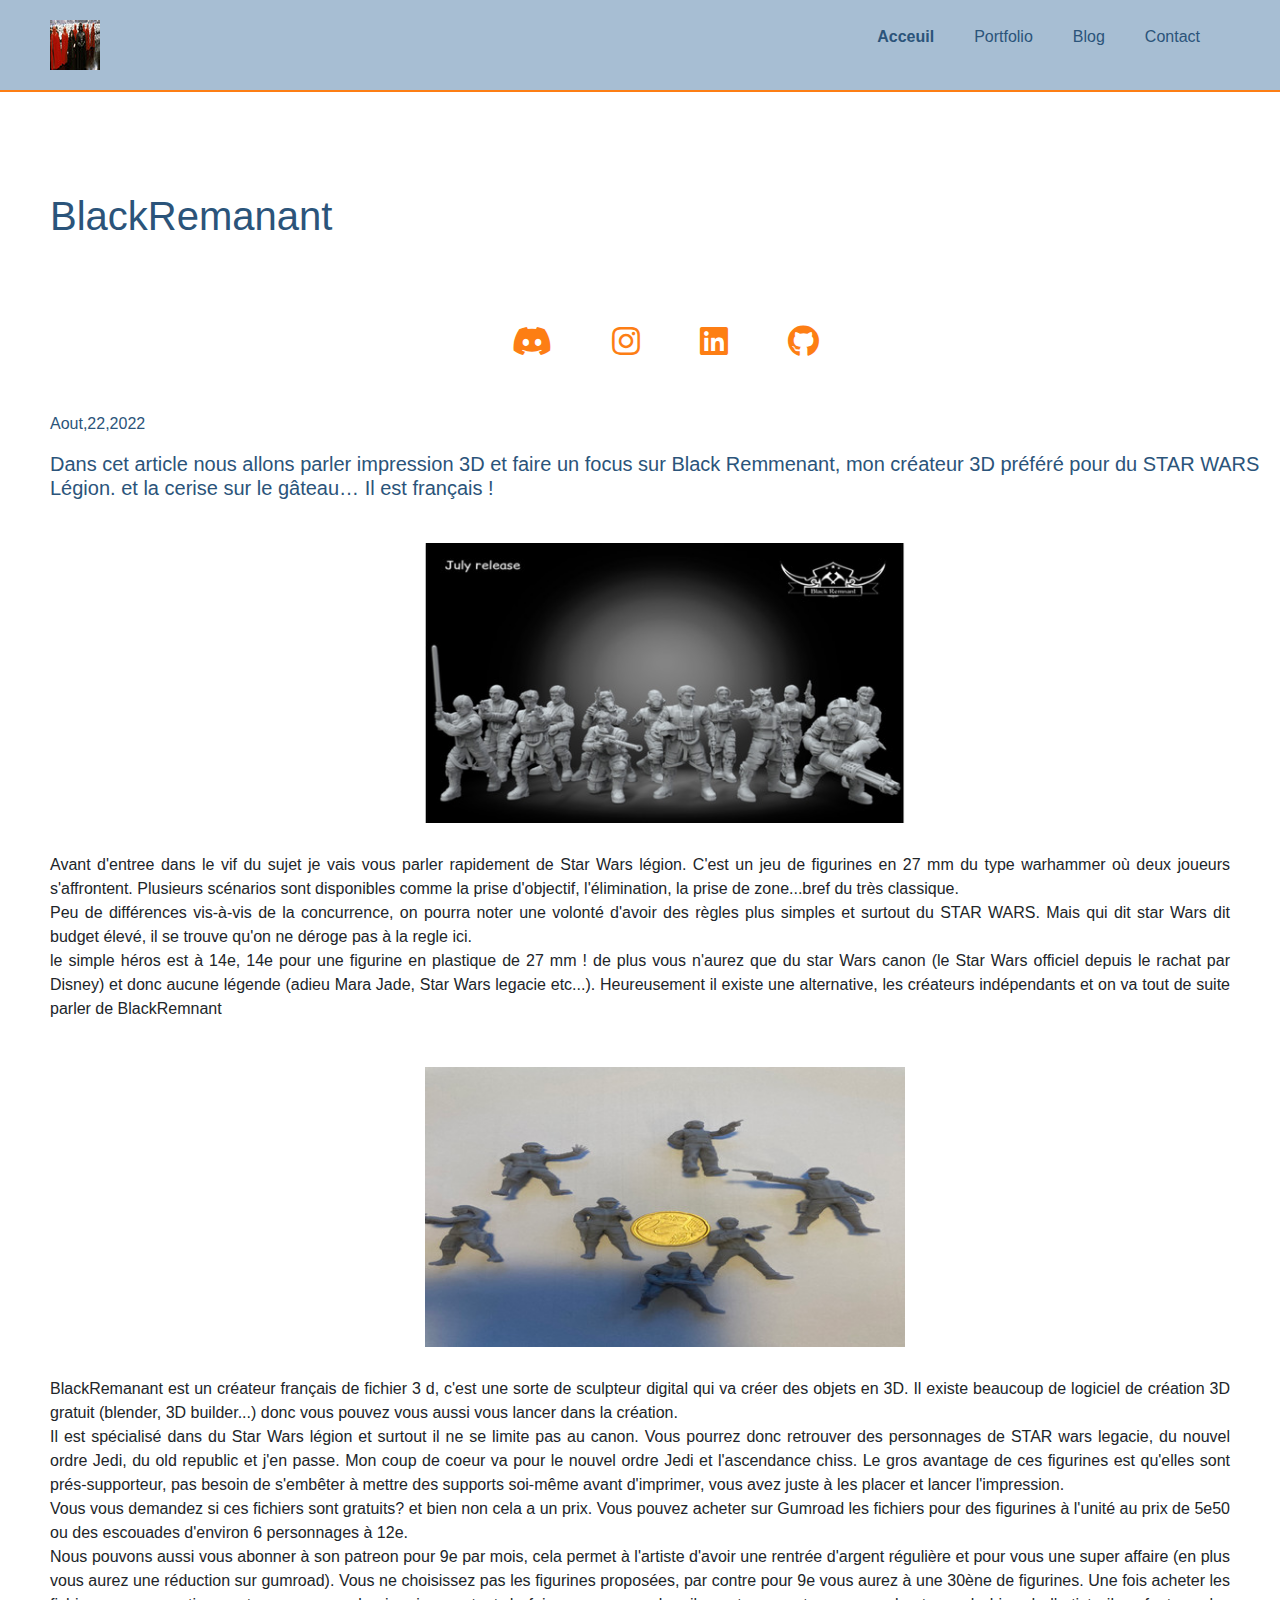
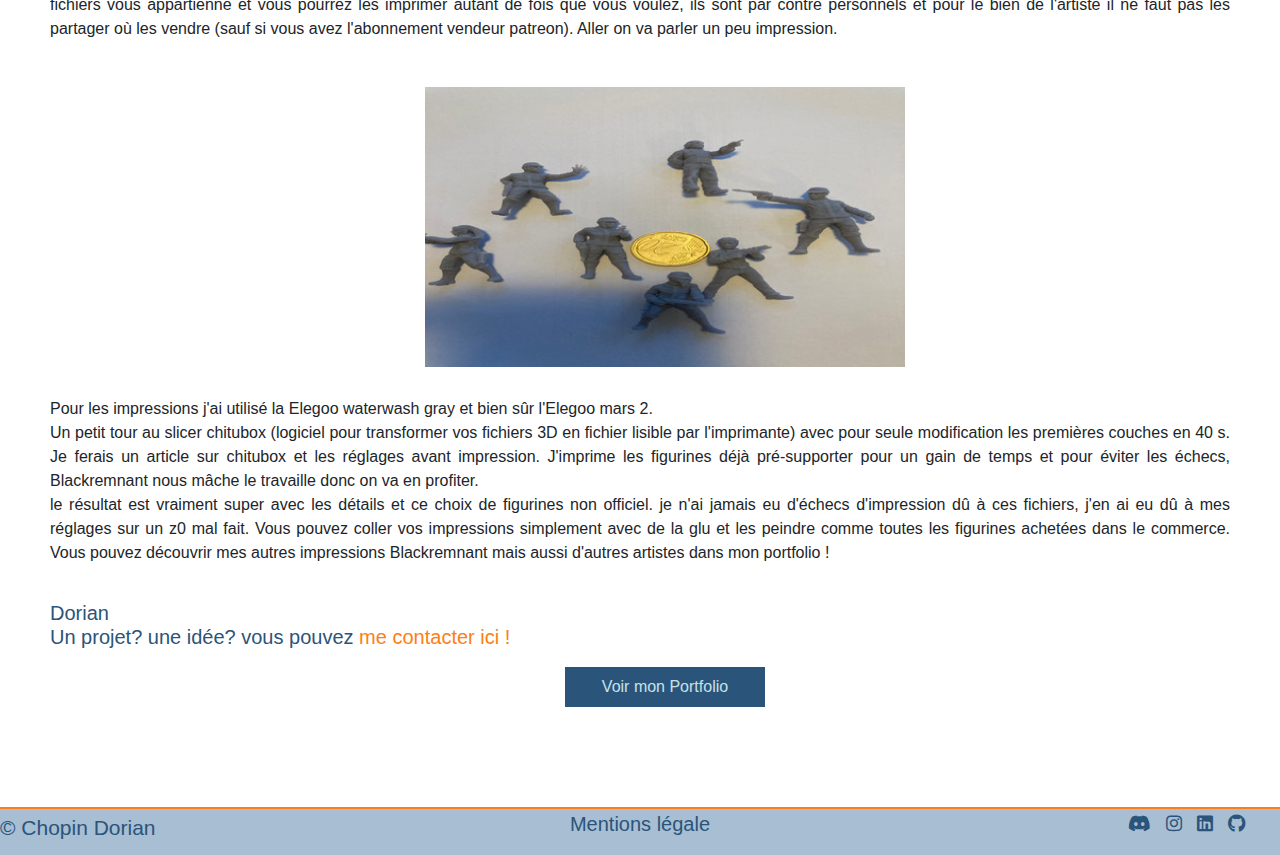
==== Article.html @ 8e3b2f87 "premiere publication" ====
<!DOCTYPE html>
<html lang="fr">
  <head>
    <meta charset="UTF-8" />
    <meta http-equiv="X-UA-Compatible" content="IE=edge" />
    <meta name="viewport" content="width=device-width, initial-scale=1.0" />
    <link rel="stylesheet" href="style.css" />
    <link
      rel="stylesheet"
      href="https://use.fontawesome.com/releases/v5.13.0/css/all.css"
    />
    <link
      rel="stylesheet"
      href="https://cdn.jsdelivr.net/npm/bootstrap@4.4.1/dist/css/bootstrap.min.css"
    />
    <title>DOdor</title>
  </head>
  <body>
    <header>
      <div class="header--main">
        <div>
          <a href="index.html">
            <img class="header--logo" src="Images/LOGO.jpg" alt="logo"
          /></a>
        </div>
        <nav class="header--navbar">
          <ul class="header--menu">
            <li class="header--btnmenu">
              <a href="index.html"><strong>Acceuil</strong></a>
            </li>
            <li class="header--btnmenu">
              <a href="portfolio.html">Portfolio</a>
            </li>
            <li class="header--btnmenu"><a href="blog.html">Blog</a></li>
            <li class="header--btnmenu"><a href="contact.html">Contact</a></li>
          </ul>
        </nav>
      </div>
    </header>
    <section class="articles">
      <div class="titre-article">
        <h1>BlackRemanant</h1>
        <div class="social-media">
          <p>
            <a href="https://discord.gg/P9BeWfMR" target="_blank"
              ><i class="fab fa-discord"></i
            ></a>
          </p>
          <p>
            <a href="https://www.google.com/" target="_blank"
              ><i class="fab fa-instagram"></i
            ></a>
          </p>
          <p>
            <a href="https://www.google.com/" target="_blank"
              ><i class="fab fa-linkedin"></i
            ></a>
          </p>
          <p>
            <a href="https://www.google.com/" target="_blank"
              ><i class="fab fa-github"></i
            ></a>
          </p>
        </div>
        <div class="article-date"><p>Aout,22,2022</p></div>
      </div>
      <article class="article">
        <h2>
          Dans cet article nous allons parler impression 3D et faire un focus sur Black Remmenant,
           mon créateur 3D préféré pour du STAR WARS Légion. et la cerise sur le gâteau… Il est français !
        </h2>

        <div class="article-img">
          <img
            src="Images/Remnant_500x300.jpg"
            alt="photo de figurine de l'artiste blackremnant"
          />
        </div>
        <p>
          Avant d'entree dans le vif du sujet je vais vous parler rapidement de Star Wars légion. C'est un jeu de
           figurines en 27 mm du type warhammer où deux joueurs s'affrontent. Plusieurs scénarios sont disponibles 
           comme la prise d'objectif, l'élimination, la prise de zone...bref du très classique.<br>
Peu de différences vis-à-vis de la concurrence, on pourra noter une volonté d'avoir des règles plus simples et
 surtout du STAR WARS. Mais qui dit star Wars dit budget élevé, il se trouve qu'on ne déroge pas à la regle ici.<br>
le simple héros est à 14e, 14e pour une figurine en plastique de 27 mm ! de plus vous n'aurez que du star Wars
 canon (le Star Wars officiel depuis le rachat par Disney) et donc aucune légende (adieu Mara Jade, Star Wars legacie etc...). 
 Heureusement il existe une alternative, les créateurs indépendants et on va tout de suite parler de BlackRemnant 
        </p>
        <div class="article-img"><img src="Images/cloud.jpg" /></div>
        <p>
          BlackRemanant est un créateur français de fichier 3 d, c'est une sorte de sculpteur digital qui va créer des objets en 3D. Il existe
           beaucoup de logiciel de création 3D gratuit (blender, 3D builder...) donc vous pouvez vous aussi vous lancer dans la création.<br>
Il est spécialisé dans du Star Wars légion et surtout il ne se limite pas au canon. Vous pourrez donc retrouver des personnages de STAR wars 
legacie, du nouvel ordre Jedi, du old republic et j'en passe. Mon coup de coeur va pour le nouvel ordre Jedi et l'ascendance chiss. Le gros 
avantage de ces figurines est qu'elles sont prés-supporteur, pas besoin de s'embêter à mettre des supports soi-même avant d'imprimer, vous
 avez juste à les placer et lancer l'impression.<br>
Vous vous demandez si ces fichiers sont gratuits? et bien non cela a un prix. Vous pouvez acheter sur Gumroad les fichiers pour des 
figurines à l'unité au prix de 5e50 ou des escouades d'environ 6 personnages à 12e.<br>
Nous pouvons aussi vous abonner à son patreon pour 9e par mois, cela permet à l'artiste d'avoir une rentrée d'argent régulière et
 pour vous une super affaire (en plus vous aurez une réduction sur gumroad).
Vous ne choisissez pas les figurines proposées, par contre pour 9e vous aurez à une 30ène de figurines. 
Une fois acheter les fichiers vous appartienne et vous pourrez les imprimer autant de fois que vous voulez,
 ils sont par contre personnels et pour le bien de l'artiste il ne faut pas les partager où les vendre 
 (sauf si vous avez l'abonnement vendeur patreon). Aller on va parler un peu impression.

        </p>
        <div class="article-img"><img src="Images/cloud.jpg" /></div>
        <p>
          Pour les impressions j'ai utilisé la Elegoo waterwash gray et bien sûr l'Elegoo mars 2.<br>
Un petit tour au slicer chitubox (logiciel pour transformer vos fichiers 3D en fichier lisible par l'imprimante) 
avec pour seule modification les premières couches en 40 s. Je ferais un article sur chitubox et les réglages avant
 impression. J'imprime les figurines déjà pré-supporter pour un gain de temps et pour éviter les échecs, Blackremnant
  nous mâche le travaille donc on va en profiter.<br>
le résultat est vraiment super avec les détails et ce choix de figurines non officiel. je n'ai jamais eu d'échecs
 d'impression dû à ces fichiers, j'en ai eu dû à mes réglages sur un z0 mal fait. Vous pouvez coller vos impressions
  simplement avec de la glu et les peindre comme toutes les figurines achetées dans le commerce. Vous pouvez découvrir 
  mes autres impressions Blackremnant mais aussi d'autres artistes dans mon portfolio ! 

        </p>
      </article>
      <div class="article-auteur">
        <h3>
          Dorian <br />
          Un projet? une idée? vous pouvez
          <a href="contact.html">me contacter ici !</a>
        </h3>
      </div>
      <div class="comp--contenairebtn">
        <button
          class="btn-portfolio"
          onclick="window.location.href='portfolio.html';"
        >
          Voir mon Portfolio
        </button>
      </div>
    </section>

    <footer>
      <div class="footer--contenaire">
        <h4>&copy; Chopin Dorian</h4>
        <p class="footer-mention">
          <a href="mentions.HTML">Mentions légale</a>
        </p>
        <div class="footer-social-media">
          <p>
            <a href="https://www.google.com/" target="_blank"
              ><i class="fab fa-discord"></i
            ></a>
          </p>
          <p>
            <a href="https://www.google.com/" target="_blank"
              ><i class="fab fa-instagram"></i
            ></a>
          </p>
          <p>
            <a href="https://www.google.com/" target="_blank"
              ><i class="fab fa-linkedin"></i
            ></a>
          </p>
          <p>
            <a href="https://www.google.com/" target="_blank"
              ><i class="fab fa-github"></i
            ></a>
          </p>
        </div>
      </div>
    </footer>
  </body>
</html>
---- style.css ----
body {
    padding: 0;
    margin: 0;
    background-color: var(--fond-clair);
}

/* color */
:root {
    --titre: #2B547A;
    --fond-clair: #78c8de;
    --fond-fonce: #A7BED3;
    --text: #061B2E;
    --fond-bouton: #C6E2E9;
    --orange: #C46D20;

}

/* header*/

.header--main {
    display: grid;
    grid-template-columns: 1fr 1fr;
    align-items: center;
    background-color: var(--fond-fonce);
}

.header--logo {
    display: flex;
    margin-left: 50px;
    padding-top: 20px;
    padding-bottom: 20px;
}

.header--menu {
    display: flex;
    justify-content: end;
    list-style: none;
    margin-right: 40px;
    text-decoration: none;
}

.header--btnmenu {
    padding-right: 40px;
    text-decoration: none;
}

.header--btnmenu a {
    text-decoration: none;
    color: var(--titre);
}

.header--btnmenu a:hover {
    text-decoration: none;
    border-bottom: 2px solid var(--orange);
    color: var(--titre);
}

/* les titres*/

h1 {
    text-align: center;
    font-size: 40px;
    color: var(--titre);
    padding-top: 100px;
    padding-bottom: 180px;
}

h2 {

    font-size: 30px;
    color: var(--titre);
    padding-bottom: 25px;
}

h3 {
    text-align: center;
    font-size: 30px;
    color: var(--titre);
    padding-bottom: 10px;
}

/* Page d'acceil */
/* i-presentation */

.i-presentation {
    border-top: 0.15em solid var(--orange);
    padding-bottom: 300px;
}

.i-presentation-conteneur {
    display: grid;
    grid-template-columns: 1fr 2fr;
    align-items: center;
}

.i-presentation-img {
    display: flex;
    align-items: center;
    justify-content: center;
    margin-left: 150px;
    margin-right: 130px;
}

.i-presentation-profil {
    display: flex;
    flex-direction: column;
    text-align: justify;
    margin-right: 150px;
}

.i-presentation-text a {
    text-decoration: none;
    color: var(--orange);
}

.i-presentation-text a:hover {
    text-decoration: none;
    color: var(--orange);
    border-bottom: 2px solid var(--orange);
}

.social-media {
    display: flex;
    justify-content: center;
}

.social-media a {
    color: var(--orange);
}

.social-media p {
    font-size: 2em;
    padding: 30px;
}

.social-media a:hover {
    color: var(--titre);
}

.i-presentation-profil .i-presentation-text {
    font-size: 1.5em;
    color: var(--text);
}


/* competences*/

.competences {
    background-color: var(--fond-fonce);
    border-top: 0.15em solid var(--orange);
}

.comp--contenaire {
    display: grid;
    grid-template-columns: 1fr 1fr 1fr;
    align-items: center;
    padding-bottom: 180px;
}

.comp--progress {
    display: grid;
    grid-template-columns: 1fr 1fr;
    align-items: center;
    padding: 40px;
}

.comp--bar {
    padding-bottom: 100px;
    padding-right: 20px;
}

.comp--contenaireimg {
    display: flex;
    align-items: center;
    justify-content: center;
}

.comp--img {
    height: 404px;
    width: 492px;
}

.competences .comp--contenairebtn {
    display: flex;
    justify-content: center;
    align-items: center;
}

.competences .btn-portfolio {
    background-color: var(--fond-bouton);
    height: 40px;
    width: 200px;
    border: none;
    color: var(--titre);
}

.btn-portfolio:hover {
    border: 0.15em solid var(--orange);
}

/* Prestations */

.prest--bordure {
    border-top: 0.15em solid var(--orange);
}

.prestation {
    display: grid;
    grid-template-columns: 1fr 1fr 1fr;
    margin-bottom: 130px;
}

.prest--dev {
    display: flex;
    justify-content: center;
    align-items: center;
    flex-direction: column;
    margin-left: 150px;
}

.prest--imp {
    display: flex;
    justify-content: center;
    align-items: center;
    flex-direction: column;
    margin-right: 150px;
}

.prest--dev,
.prest--imp p {
    font-size: 1.3em;
    color: var(--text);
    text-align: justify;
}

/* bouton */



.prest--contenairebtn .btn-contact {
    background-color: var(--fond-bouton);
    height: 40px;
    width: 160px;
    border: none;
    color: var(--titre);
}


/* section bouton portfolio*/

.prest--contenairebtn {
    display: flex;
    justify-content: center;
    align-items: center;
    margin-bottom: 80px;
}

/* section bouton blog */

.btn-contact {
    background-color: var(--titre);
    height: 40px;
    width: 160px;
    border: none;
    color: var(--fond-bouton);
}

.btn-contact:hover {
    border: 2px solid var(--orange);
}

/* bouton article blog */
.btn-portfolio {
    background-color: var(--titre);
    height: 40px;
    width: 200px;
    border: none;
    color: var(--fond-bouton);
}

.btn-portfolio:hover {
    border: 2px solid var(--orange);
}

/* portfolio */

/*section web*/
.web--section {
    border-top: 0.15em solid var(--orange);
}

.web--section h3 {
    text-align: center;
    font-size: 30px;
    color: var(--orange);
    padding-bottom: 3px;
}

.web--section h2 {
    color: var(--titre);
    padding-bottom: 5.5em;
    font-size: 20px;
}

.web--port,
.web--pick,
.web--corru,
.web--snake,
.web--black,
.web--mando {

    box-shadow: 2px 2px 2px var(--orange);
    border-radius: 5px;
    width: 20em;
    height: 16em;


}

.web--snake {
    background: url(images/thesnake.png), var(--fond-fonce);
    background-position: top;
    background-size: 16em 9em;
    background-repeat: no-repeat;

}

.web--pick {
    background: url(images/pike.jpg), var(--fond-fonce);
    background-position: top;
    background-size: 16em 9em;
    background-repeat: no-repeat;

}

.web--black {
    background: url(images/cloud.jpg), var(--fond-fonce);
    background-position: top;
    background-size: 16em 9em;
    background-repeat: no-repeat;

}

.web--mando {
    background: url(Images/mandalorian.jpg), var(--fond-fonce);
    background-position: top;
    background-size: 16em 9em;
    background-repeat: no-repeat;

}

.web--corru {
    background: url(Images/corus.png), var(--fond-fonce);
    background-position: top;
    background-size: 16em 9em;
    background-repeat: no-repeat;
}

.web--port {
    background: url(Images/port.png), var(--fond-fonce);
    background-position: top;
    background-size: 16em 9em;
    background-repeat: no-repeat;

}

.web--projet {
    display: flex;
    justify-content: center;
    align-items: center;
}

.web--projet--portfolio {
    display: grid;
    margin: 2em;
    grid-template-columns: 1fr 1fr 1fr;
    grid-template-rows: auto;
    grid-gap: 8em;
}

/* Blog */

.blog-articles {
    border-top: 2px solid var(--orange);
    padding-bottom: 100px;

}

.blog-articles .blog-article {
    display: grid;
    margin-bottom: 150px;
    grid-template-columns: 1fr 2fr;
    margin-left: 150px;
    margin-right: 150px;

}

.blog-articles .blog-article .blog-left img {

    display: flex;
    align-items: center;
    justify-content: center;
    margin-right: 100px;
    box-shadow: 2px 2px 2px var(--orange);
}

.blog-articles .blog-article .blog-right {
    width: 100%;
    margin-left: 40px;
}

.blog-articles .blog-article .blog-right p.blog-date {
    color: var(--titre);
    font: italic;
    margin-top: -10px;
}

.blog-articles .blog-article .blog-right p.blog-description {
    color: var(--text);

}

p.blog-description a {
    text-decoration: none;
    color: var(--orange);
}

p.blog-description a:hover {
    text-decoration: none;
    color: var(--orange);
    border-bottom: 2px solid var(--orange);
}

/* contact */
.contact {
    border-top: 0.15em solid var(--orange);
}

#contact {
    display: flex;
    justify-content: center;
    color: var(--text);
    padding: 40px;
    border-top: 0.15em solid var(--orange);
}

.contactez-nous {
    width: 700px;
    padding: 0 50px 0 50px;
}

.contactez-nous h1 {
    padding: 20px 0;
    color: var(--titre);
}

.contactez-nous p {

    color: var(--titre);
}

form div {
    width: 100%;
    display: flex;
    flex-direction: column;
    min-height: 83px;
    margin-top: 25px;
}

form div label {
    margin-bottom: 7px;


}

form div input,
form div select,
form div textarea {
    background: var(--fond-fonce);
    border: none;
    border-radius: 5px;
    font-size: 16px;
    font-weight: 500px;
    font-family: sans-serif;
    box-shadow: 0px 2px 2px 0px var(--orange);

}

form div input,
form div select {
    height: 50px;
    padding-left: 10px;
}

form div select {
    appearance: none;
    background-size: 15px;
    background-image: url('[data-uri]');
    background-position: right 10px top 50%;
    background-repeat: no-repeat;
    color: var(--titre);
}

form div textarea {
    height: 195px;
    padding: 15px 0px 0px 10px;
}

form div input::placeholder,
form div textarea::placeholder {
    color: var(--text);
}

form div select:invalid {
    color: var(--orange);
}

form div select option {
    background: var(--fond-fonce);
    color: var(--text);
}

form div:last-child {
    align-items: center;
    margin-top: 20px;
}

form button {
    width: 450px;
    max-width: 500px;
    height: 60px;
    font-weight: 700;
    font-size: 28px;
    background: var(--fond-fonce);
    border: var(--orange) solid 1px;
    border-radius: 5px;
    box-shadow: 0px 4px 4px 0px var(--orange);
    color: var(--orange);
}

label {
    color: var(--titre);
}

/* Article de blog */
.articles h1 {
    text-align: left;
    padding-bottom: 40px;
}
.article h2{
    font-size: 20px;
}
.articles h3 {
    font-size: 20px;
    text-align: left;   
}


.articles {
    border-top: 2px solid var(--orange);
    padding-left: 50px;
}

.article-date {
    color: var(--titre);
    font: italic;
}


.article p,
.article-img {
    display: flex;
    align-items: center;
    justify-content: center;
}
.article img{
    height: 300px;
    width: 500px;
    padding: 10px;
}
.article p {
    text-align: justify;
    padding: 20px 50px 20px 0px;
}


.comp--contenairebtn {
    margin-bottom: 100px;
}

.article-auteur a {
    text-decoration: none;
    color: var(--orange);
}

.article-auteur a:hover {
    text-decoration: none;
    color: var(--orange);
    border-bottom: 2px solid var(--orange);
}

.comp--contenairebtn {
    display: flex;
    justify-content: center;
    align-items: center;
}

/* mentions légales */
.mentions-h2,
.mentions-text {
    font-size: 16px;
    text-align: justify;
    margin: 0 400px;
    padding: 0 0 20px 0;
}

/* footer */

footer {
    border-top: 2px solid var(--orange);
    background-color: var(--fond-fonce);
}

.footer--contenaire {
    display: grid;
    grid-template-columns: 1fr 1fr 1fr;
}

.footer--contenaire h4 {
    display: flex;
    align-items: center;
    font-size: 21px;
    color: var(--titre);
}

.footer-mention {
    display: flex;
    align-items: center;
    justify-content: center;
}

.footer-mention a {
    font-size: 20px;
    color: var(--titre);
}

.footer-mention a:hover {
    text-decoration: none;
    border-bottom: 2px solid var(--orange);
    color: var(--titre);
}

.footer-social-media {
    display: flex;
    justify-content: end;
    align-items: center;
    padding-right: 20px;
}

.footer-social-media p {
    font-size: 18px;
    padding-right: 15px;
}

.footer-social-media a {
    color: var(--titre);

}

.footer-social-media a:hover {
    color: var(--orange);
    border: none;
}

/* media query acceuil */
@media screen and (max-width: 500px) {


    .header--menu {
        margin-right: 20px;
    }

    .header--btnmenu {
        padding-right: 10px;
        font-size: 14px;
    }

}

/* media query page d'acceuil */
@media screen and (max-width: 1409px) {
    .prestation {
        display: flex;
        flex-direction: column;
        margin-bottom: 40px;
    }

    .prest--dev {
        margin: 20px 20px;
    }

    .prest--imp {
        margin: 20px 20px;
        padding: 20px;
    }

    .prestation .prest--contenairebtn {
        border-top: 2px solid var(--orange);
        border-bottom: 2px solid var(--orange);
        padding: 10px 0px;
    }

}


@media screen and (max-width: 1209px) {

    .i-presentation h1,
    .competences h1,
    .prest--bordure h1 {
        margin: 20px 30px;
        padding: 50px 50px;
    }



    .i-presentation {
        padding-bottom: 40px;
    }

    .i-presentation-conteneur {
        display: flex;
        flex-direction: column-reverse;
        margin: 10px 20px;
    }

    .i-presentation-profil {
        margin: 10px 20px;
    }


    .comp--contenaire {
        display: grid;
        grid-template-columns: 1fr 1fr;
        padding-bottom: 60px;
    }

    .comp--contenaireimg img {
        width: 230px;
        height: 180px;
    }

    .comp--contenaire .comp--contenairebtn {
        grid-column: 1/3;
        margin: 0px 20px
    }

    .comp--bar {
        padding-bottom: 20px;
        padding-right: 10px;
        width: 200px;
    }

    .comp--contenaireimg {
        margin-bottom: 60px;
    }

    .prestation .prest--contenairebtn {
        margin: 10px 0px;
    }

    .mentions-h2,
    .mentions-text {
        margin: 0 200px;
    }
}

/* passage en tout colone section 2 */
@media screen and (max-width: 771px) {
    .comp--contenaire {
        display: flex;
        flex-direction: column;
        padding-bottom: 60px;
    }

    .comp--progress {
        display: flex;
        flex-direction: column;
        width: 200px;
    }
}

@media screen and (max-width: 500px) {

    .i-presentation h1,
    .competences h1,
    .prest--bordure h1 {
        margin: 20px 30px;
        padding: 50px 50px 0px 50px;
        font-size: 20px;
    }

    .i-presentation h2 {
        font-size: 18px;
        padding-bottom: 30px;
    }


    .i-presentation {
        padding-bottom: 40px;
    }

    .i-presentation-conteneur {
        display: flex;
        flex-direction: column-reverse;
        margin: 10px 20px;
    }

    .i-presentation-profil {
        margin: 10px 20px;
        font-size: 10px;
    }

    .i-presentation-img img {
        width: 230px;
        height: 180px;
    }

    .comp--contenaire {
        padding-bottom: 20px;
    }

    .comp--contenaireimg {
        margin-bottom: 20px;
    }

    .prestation h3,
    .prestation p {
        font-size: 15px;
    }

    .prestation .prest--contenairebtn {
        margin-bottom: 0px;
    }
    .mentions-h2 h2,
    .mentions-text p {
        margin: 0 50px;
        font-size: 18px;
    }
    .mentionslegales h1{
        font-size: 20px;
    }
}

/* Adaptation du portfolio */

@media screen and (max-width: 1200px) {
    .web--projet--portfolio {
        display: grid;
        flex-direction: column;
        grid-template-columns: 1fr 1fr;
        padding: 0 20px;
    }
}

@media screen and (max-width: 780px) {
    .web--projet--portfolio {
        display: grid;
        grid-template-columns: 1fr;
        padding: 0 20px;
    }

    .web--section h1 {
        margin: 20px 30px;
        padding: 50px 50px;
        font-size: 20px;
    }

    .mentions-h2,
    .mentions-text {

        margin: 0 50px;

    }
}

/* blog adaptation */

@media screen and (max-width: 1211px) {
    .blog-articles {
        display: flex;
        justify-content: center;
        flex-direction: column;
        align-items: center;
        padding: 30px 50px;

    }

    .blog-articles .blog-article {
        display: flex;
        flex-direction: column;

        row-gap: 2em;
        width: 100%;
        justify-content: center;
        align-items: center;
    }

    .blog-articles .blog-article .blog-right {
        margin: 0 0;
    }

    .blog-articles .blog-article .blog-left img {
        margin: 0 0;
    }
}


@media screen and (max-width: 500px) {
    .blog-articles {
        display: flex;
        justify-content: center;
        flex-direction: column;
        align-items: center;
        padding: 20px 10px;

    }

    .blog-articles .blog-article {
        display: flex;
        flex-direction: column;
        margin: 20px 10px;
        row-gap: 2em;
        width: 300px;
        justify-content: center;
        align-items: center;

    }

    .blog-articles .blog-article .blog-right {
        margin: 0 0;
    }

    .blog-articles .blog-article .blog-left img {
        margin: 0 0;
    }

    .blog-left img {
        width: 230px;
        height: 180px;
    }

    .blog-articles h1 {
        margin: 20px 30px;
        padding: 50px 50px;
        font-size: 20px;
    }

    .blog-right h2 {
        font-size: 18px;
    }

    .blog-right p {
        font-size: 15px;
    }

    .blog-right.prest--contenairebtn.btn-contact {
        height: 30px;
        width: 80px;
        font-size: 10px;
    }

}

/* contact adaptation */

@media screen and (max-width: 467px) {

    .contactez-nous h1 {
        margin: 20px 30px;
        padding: 50px 50px;
        font-size: 20px;
    }

    form {
        width: 300px;
    }

    form button {
        width: 300px;
        font-size: 20px;
    }
}

/* article */

@media screen and (max-width: 1263px) {
    

    .articles {
        padding: 20px 40px;
    }

    .article p,
    .article-date,
    .article-auteur {
        margin: 0px;
        text-align: justify;
        padding: 0px 0px;
    }

    .articles h1 {
        margin: 0px 20px;
        font-size: 30px;
    }
    .article-auteur h3 {
        font-size: 15px;
        padding-top: 10px;
    }

    .article .article-img {
        display: flex;
        justify-content: center;
        margin: 20px 0px;
    }

    .article-img img {
        width: 300px;
        height: 180px;
    }

    .social-media p {
        font-size: 24px;
        padding: 30px;
    }
}

@media screen and (max-width: 427px) {

    .titre-article h1 {
        margin: 10px 30px;
        font-size: 20px;
    }

    .article-img img {
        width: 230px;
        height: 180px;
    }

    .article p {
        font-size: 15px;
    }

    .article-date p,
    .article-auteur h3,
    .article h2 {
        font-size: 15px;
    }

    .social-media p {
        font-size: 18px;
        padding: 30px;
    }

    .articles .comp--contenairebtn .btn-portfolio {
        height: 30px;
        width: 100px;
        font-size: 10px;
    }

    .articles .comp--contenairebtn {
        margin-bottom: 40px;
        margin-top: 10px;
    }

}

/* footer */
@media screen and (max-width: 700px) {
    .footer-social-media p {
        font-size: 14px;
    }

    .footer-mention a {
        font-size: 15px;
    }

    .footer--contenaire h4 {
        font-size: 15px;
    }

    .footer-social-media {
        padding: 0 0;
    }

}
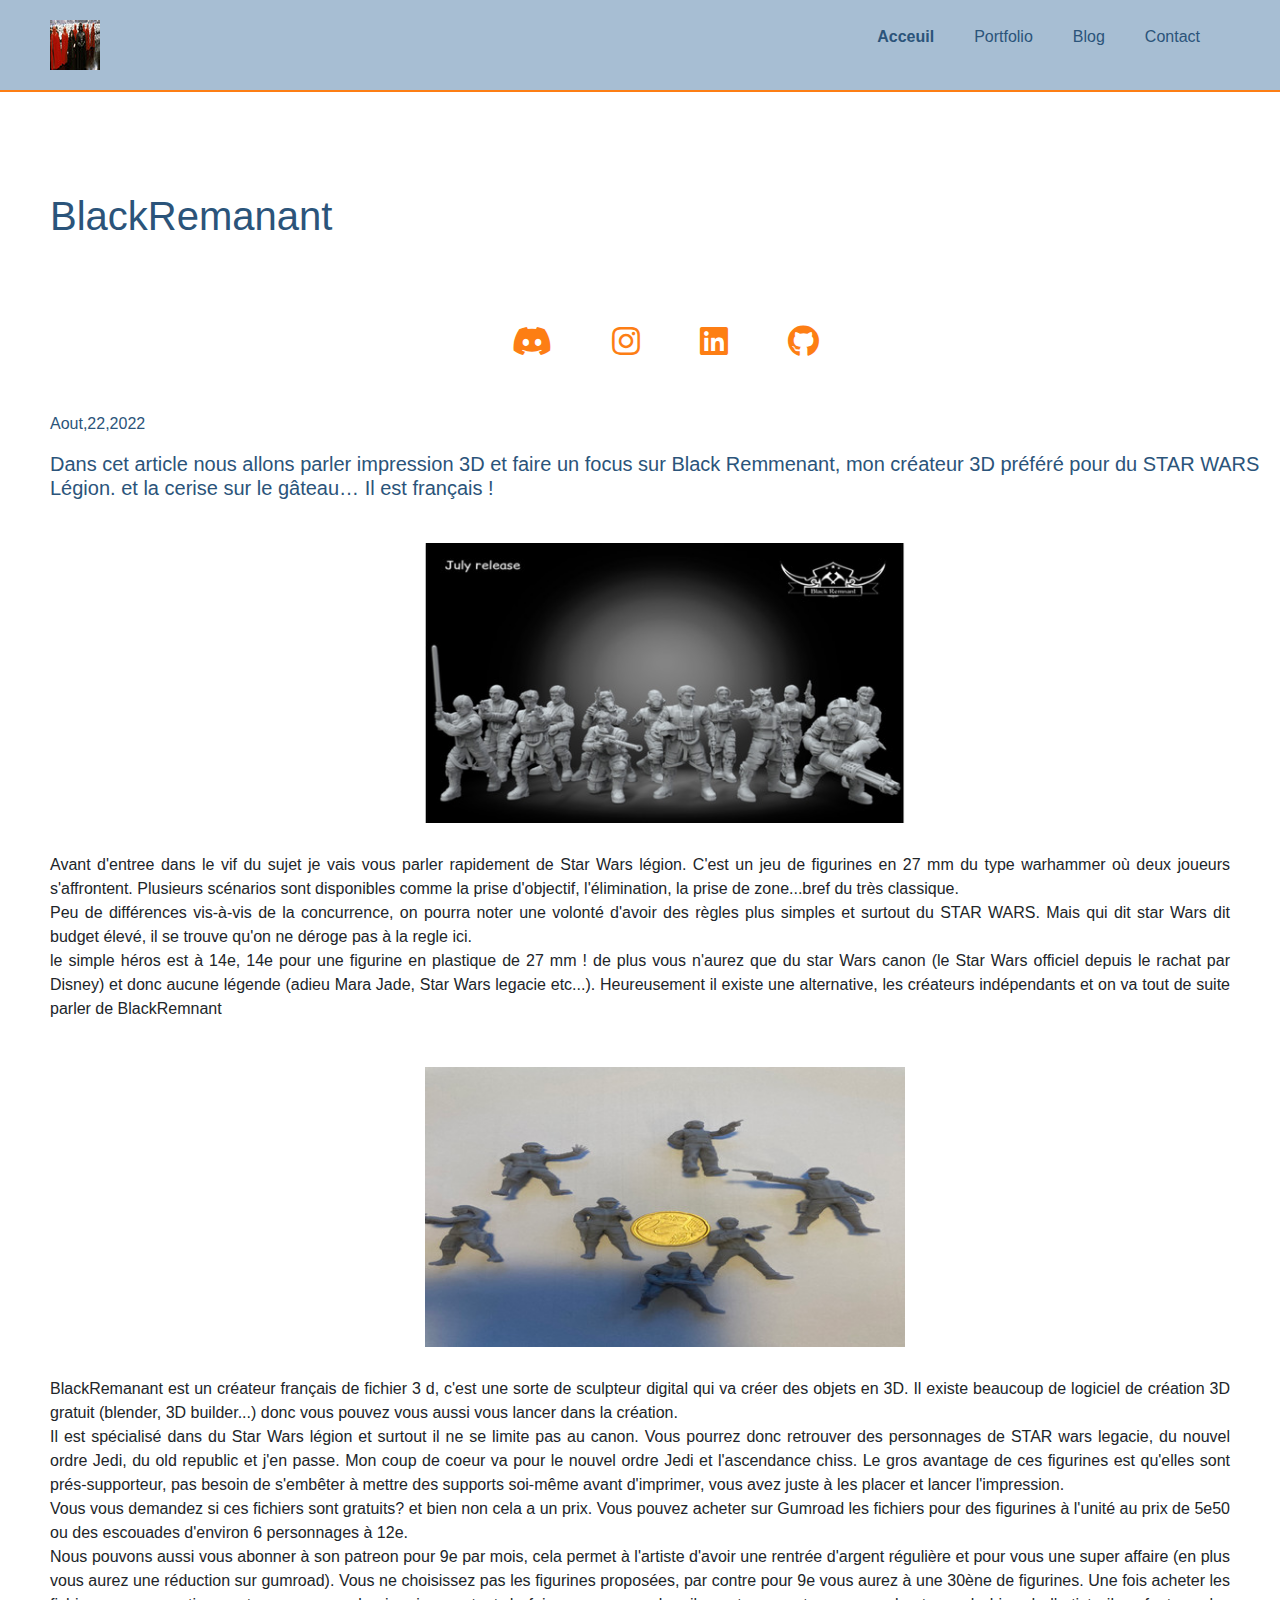
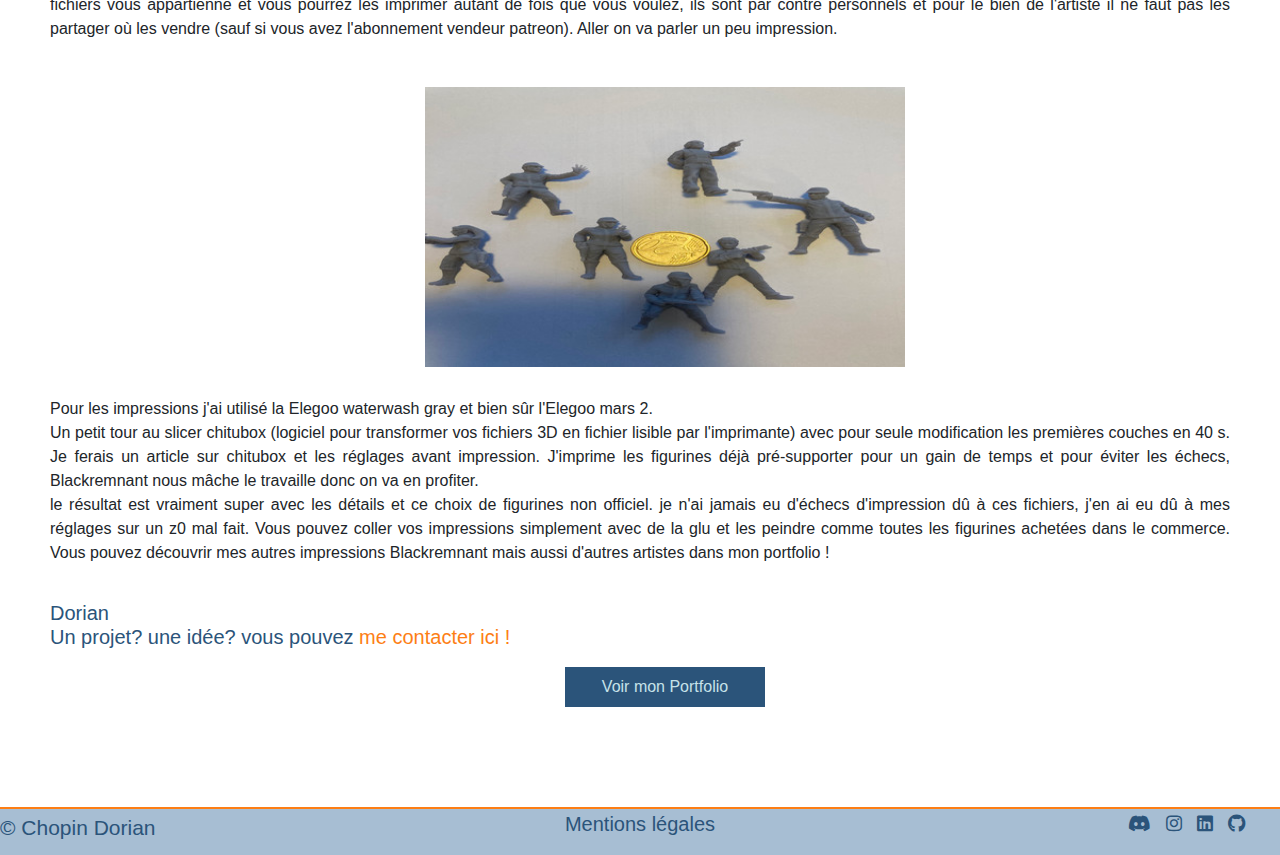
==== commit ac514fee: "probleme maj HTML Thanks Lucas" ====
--- a/Article.html
+++ b/Article.html
@@ -139,7 +139,7 @@
       <div class="footer--contenaire">
         <h4>&copy; Chopin Dorian</h4>
         <p class="footer-mention">
-          <a href="mentions.HTML">Mentions légale</a>
+          <a href="mentions.html">Mentions légales</a>
         </p>
         <div class="footer-social-media">
           <p>
